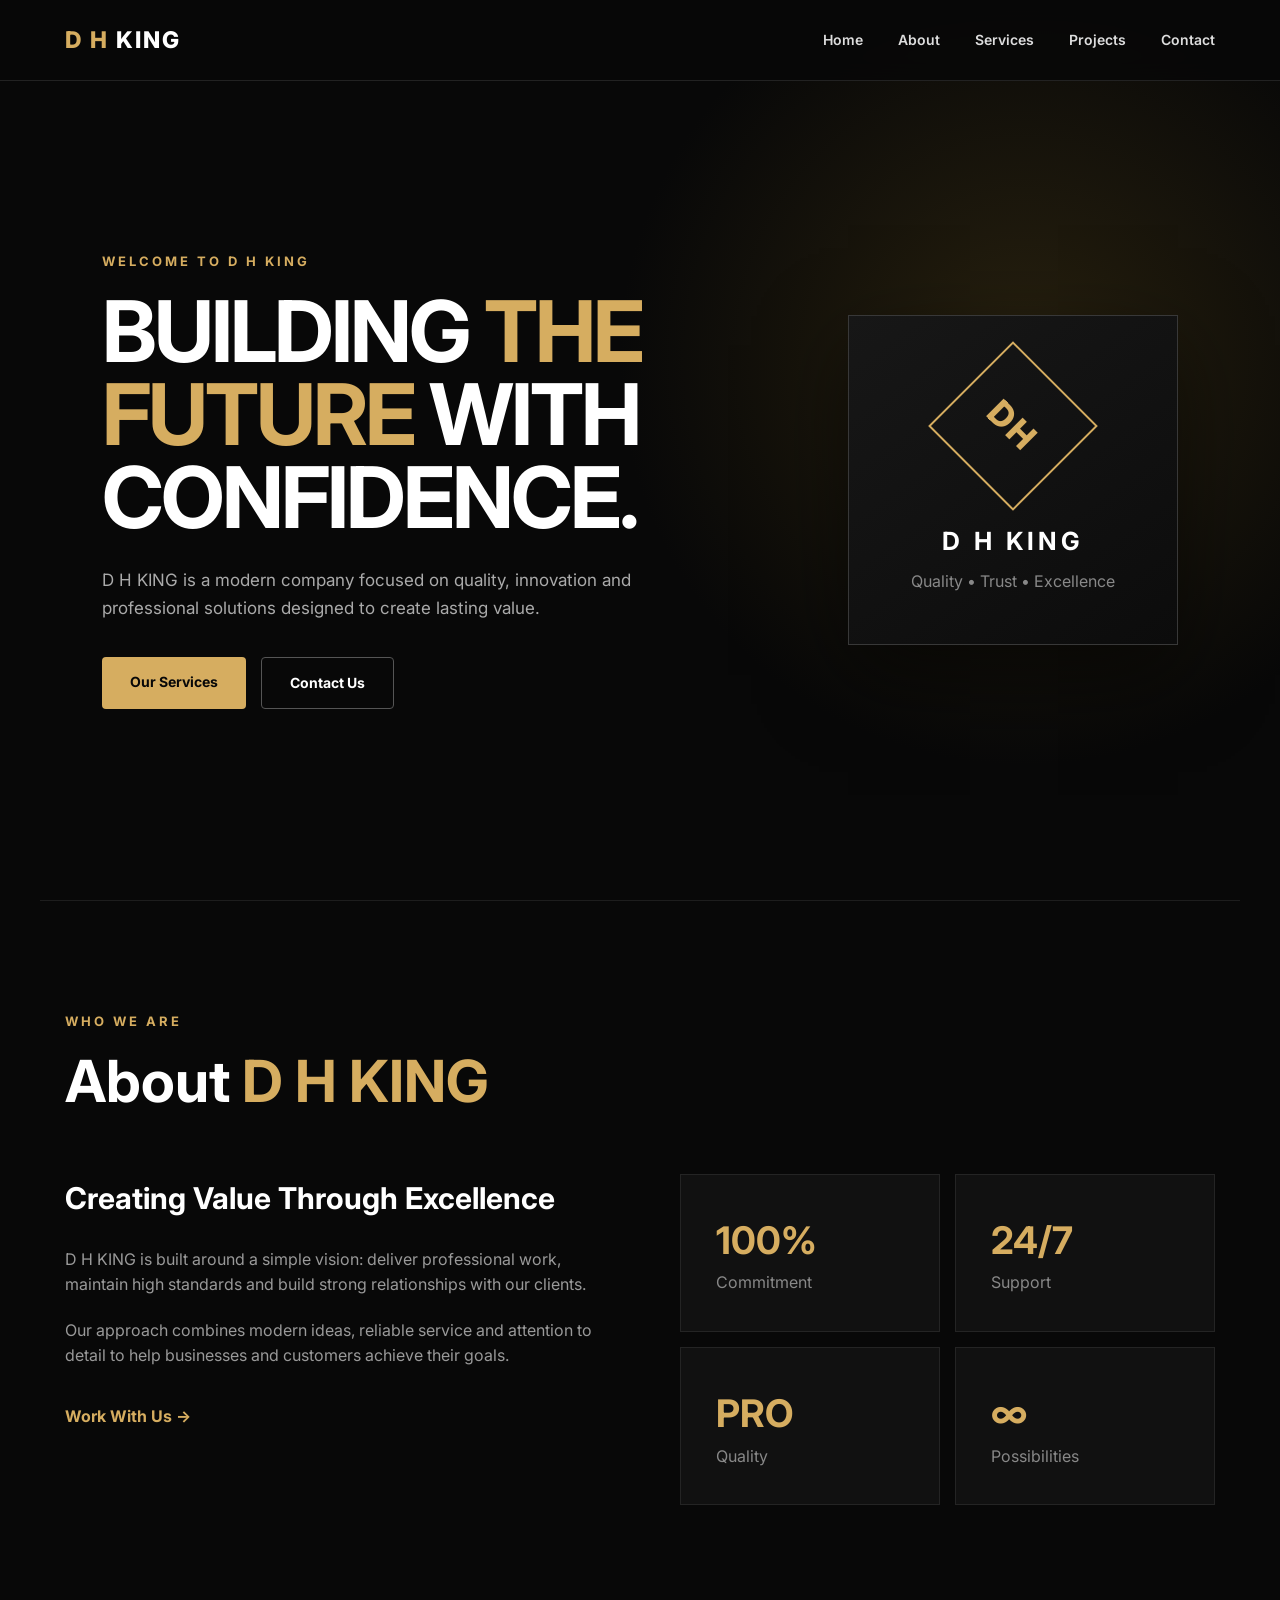
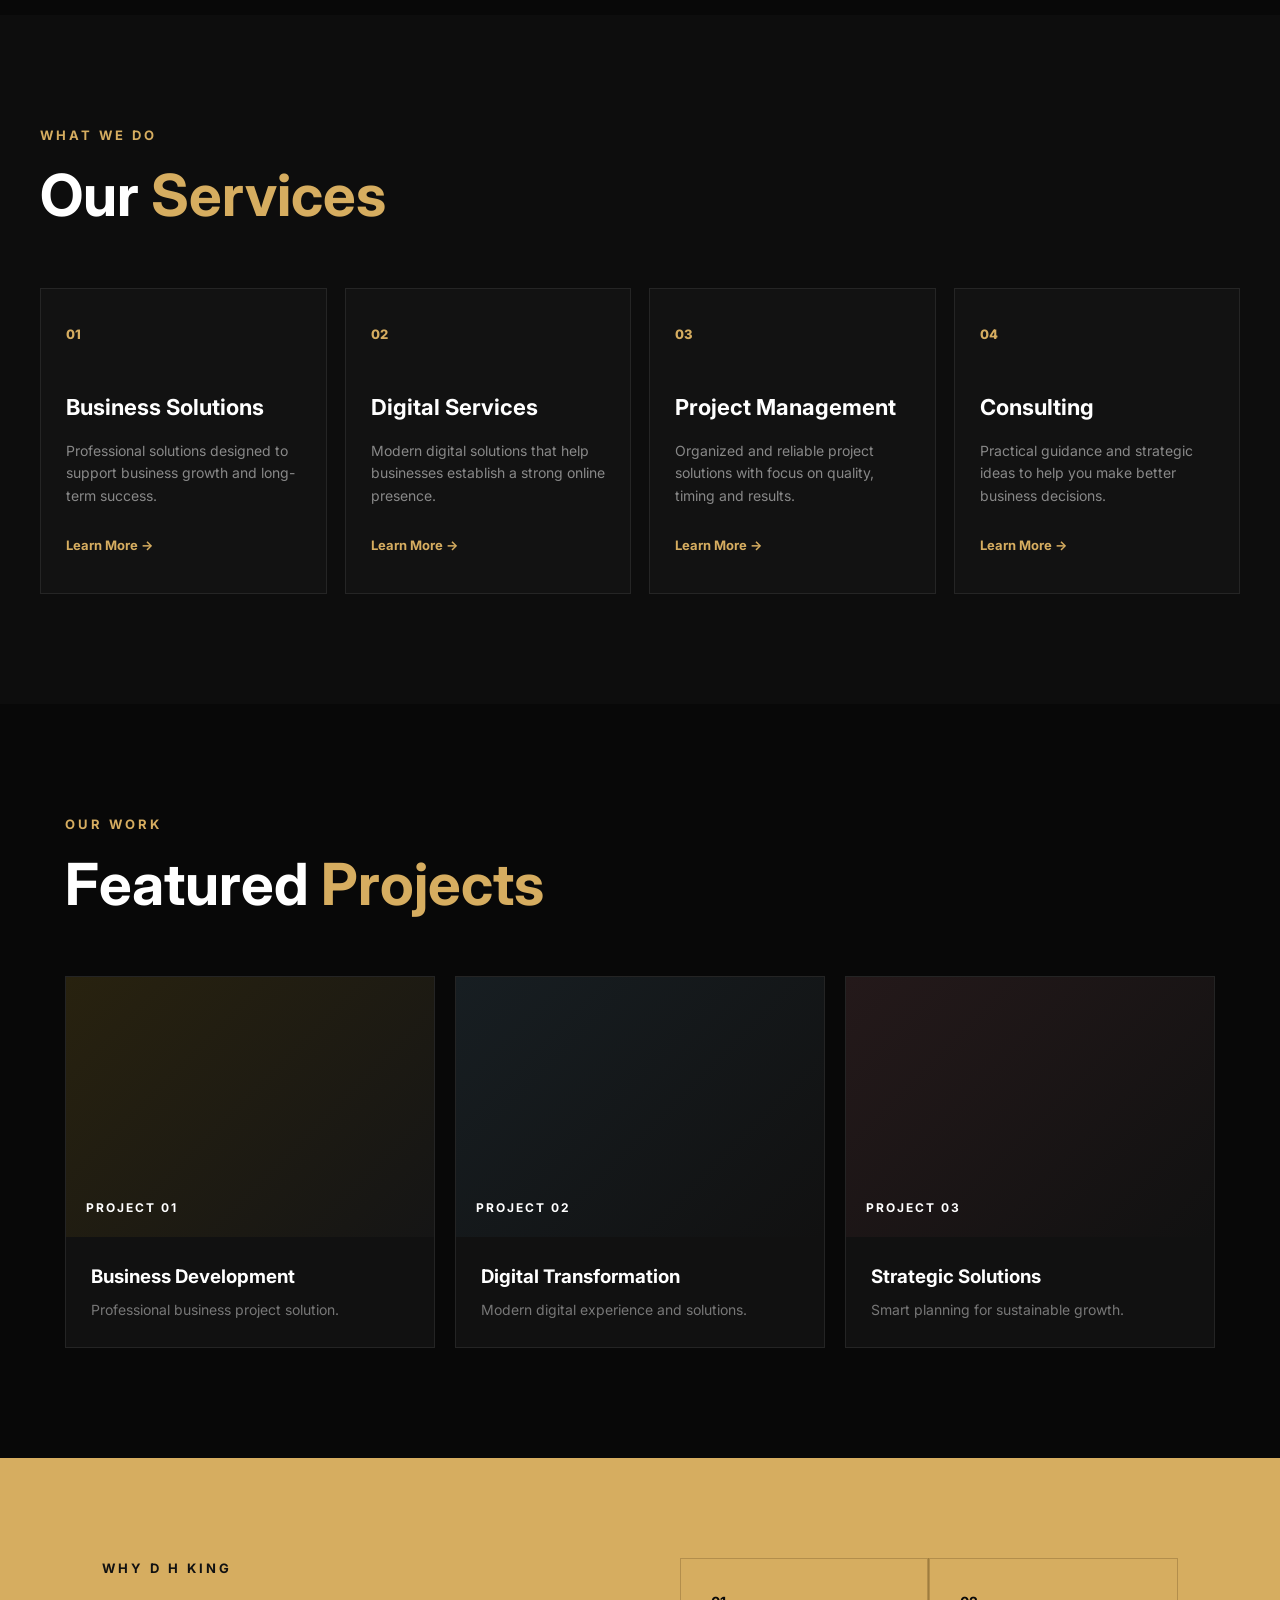
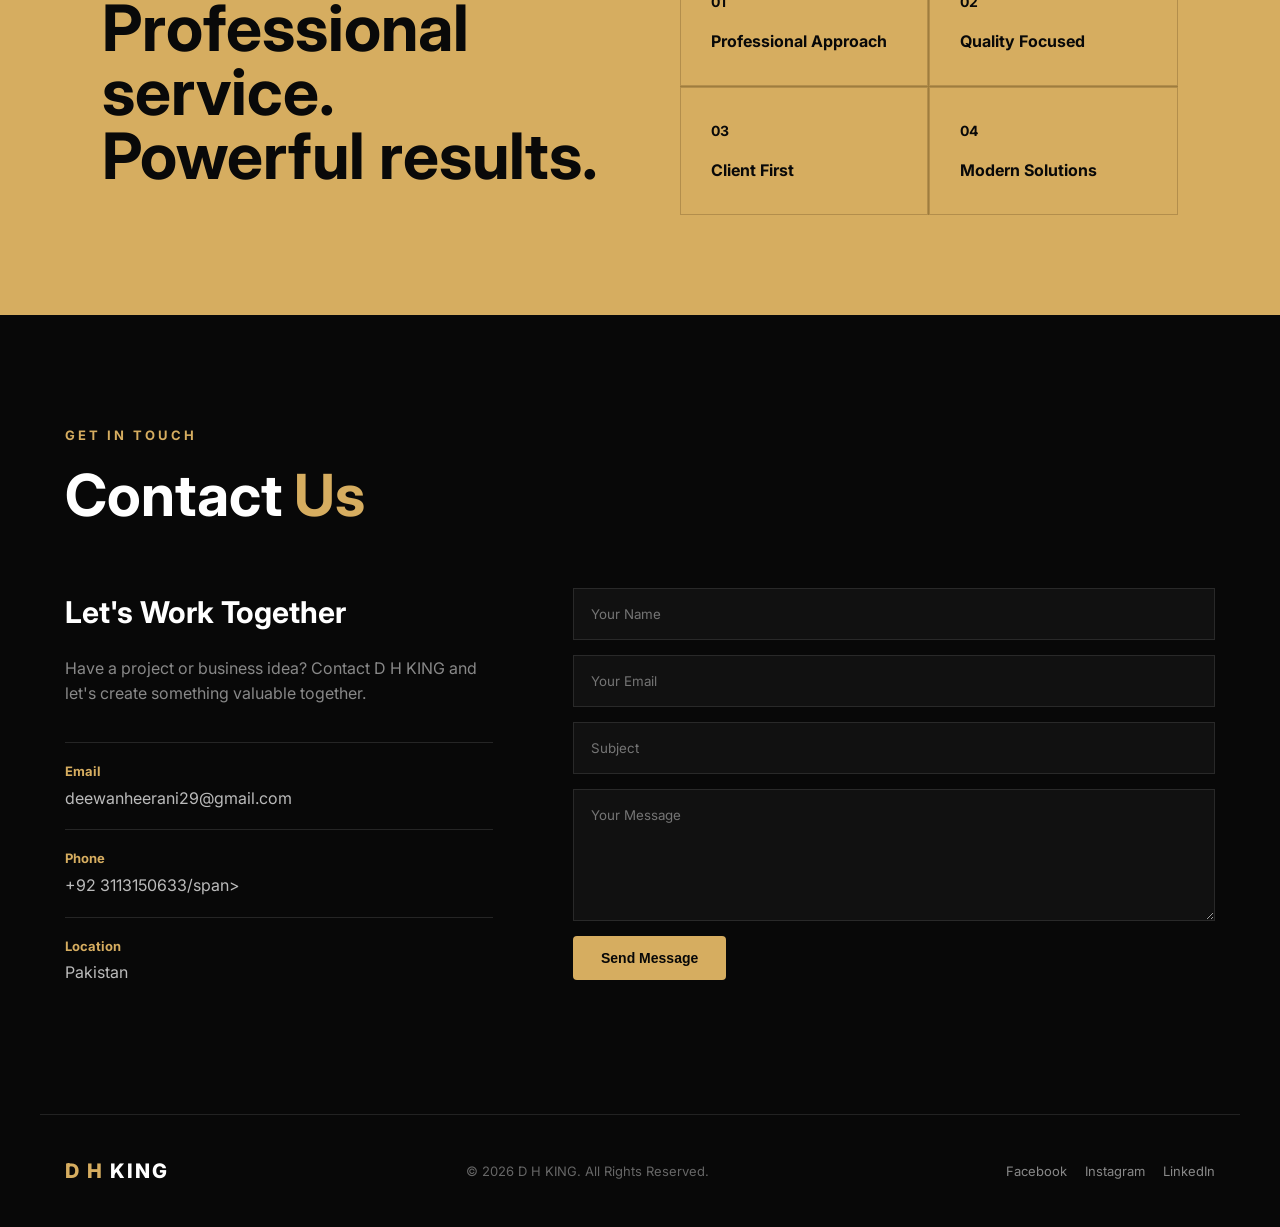
==== index.html @ 86bb287b "Add files via upload" ====
<!DOCTYPE html>
<html lang="en">
<head>
    <meta charset="UTF-8">
    <meta name="viewport" content="width=device-width, initial-scale=1.0">

    <title>D H KING | Official Company</title>

    <link rel="stylesheet" href="style.css">
    <link rel="shortcut icon" href="C:\Users\mohit computers\Desktop\D H KING\DH KING.png" type="image/x-icon">

    <link rel="preconnect" href="https://fonts.googleapis.com">
    <link rel="preconnect" href="https://fonts.gstatic.com" crossorigin>
    <link href="https://fonts.googleapis.com/css2?family=Inter:wght@400;500;600;700;800&display=swap" rel="stylesheet">
</head>

<body>

    <header class="header">
        <nav class="navbar">

            <a href="#home" class="logo">
                <span>D H</span> KING
            </a>

            <button class="menu-toggle" id="menuToggle">
                ☰
            </button>

            <ul class="nav-links" id="navLinks">
                <li><a href="#home">Home</a></li>
                <li><a href="#about">About</a></li>
                <li><a href="#services">Services</a></li>
                <li><a href="#projects">Projects</a></li>
                <li><a href="#contact">Contact</a></li>
            </ul>

        </nav>
    </header>

    <section class="hero" id="home">

        <div class="hero-content">

            <p class="hero-tag">WELCOME TO D H KING</p>

            <h1>
                BUILDING <span>THE FUTURE</span>
                WITH CONFIDENCE.
            </h1>

            <p class="hero-text">
                D H KING is a modern company focused on quality,
                innovation and professional solutions designed to
                create lasting value.
            </p>

            <div class="hero-buttons">
                <a href="#services" class="btn primary-btn">
                    Our Services
                </a>

                <a href="#contact" class="btn secondary-btn">
                    Contact Us
                </a>
            </div>

        </div>

        <div class="hero-card">
            <div class="king-symbol">DH</div>
            <h3>D H KING</h3>
            <p>Quality • Trust • Excellence</p>
        </div>

    </section>

    <section class="section about" id="about">

        <div class="section-heading">
            <p>WHO WE ARE</p>
            <h2>About <span>D H KING</span></h2>
        </div>

        <div class="about-grid">

            <div class="about-text">
                <h3>Creating Value Through Excellence</h3>

                <p>
                    D H KING is built around a simple vision:
                    deliver professional work, maintain high standards
                    and build strong relationships with our clients.
                </p>

                <p>
                    Our approach combines modern ideas, reliable
                    service and attention to detail to help businesses
                    and customers achieve their goals.
                </p>

                <a href="#contact" class="text-link">
                    Work With Us →
                </a>
            </div>

            <div class="about-stats">

                <div class="stat">
                    <strong>100%</strong>
                    <span>Commitment</span>
                </div>

                <div class="stat">
                    <strong>24/7</strong>
                    <span>Support</span>
                </div>

                <div class="stat">
                    <strong>PRO</strong>
                    <span>Quality</span>
                </div>

                <div class="stat">
                    <strong>∞</strong>
                    <span>Possibilities</span>
                </div>

            </div>

        </div>

    </section>

    <section class="section services" id="services">

        <div class="section-heading">
            <p>WHAT WE DO</p>
            <h2>Our <span>Services</span></h2>
        </div>

        <div class="service-grid">

            <div class="service-card">
                <div class="service-number">01</div>
                <h3>Business Solutions</h3>
                <p>
                    Professional solutions designed to support
                    business growth and long-term success.
                </p>
                <a href="#contact">Learn More →</a>
            </div>

            <div class="service-card">
                <div class="service-number">02</div>
                <h3>Digital Services</h3>
                <p>
                    Modern digital solutions that help businesses
                    establish a strong online presence.
                </p>
                <a href="#contact">Learn More →</a>
            </div>

            <div class="service-card">
                <div class="service-number">03</div>
                <h3>Project Management</h3>
                <p>
                    Organized and reliable project solutions with
                    focus on quality, timing and results.
                </p>
                <a href="#contact">Learn More →</a>
            </div>

            <div class="service-card">
                <div class="service-number">04</div>
                <h3>Consulting</h3>
                <p>
                    Practical guidance and strategic ideas to help
                    you make better business decisions.
                </p>
                <a href="#contact">Learn More →</a>
            </div>

        </div>

    </section>

    <section class="section projects" id="projects">

        <div class="section-heading">
            <p>OUR WORK</p>
            <h2>Featured <span>Projects</span></h2>
        </div>

        <div class="project-grid">

            <div class="project-card">
                <div class="project-image project-one">
                    <span>PROJECT 01</span>
                </div>
                <div class="project-content">
                    <h3>Business Development</h3>
                    <p>Professional business project solution.</p>
                </div>
            </div>

            <div class="project-card">
                <div class="project-image project-two">
                    <span>PROJECT 02</span>
                </div>
                <div class="project-content">
                    <h3>Digital Transformation</h3>
                    <p>Modern digital experience and solutions.</p>
                </div>
            </div>

            <div class="project-card">
                <div class="project-image project-three">
                    <span>PROJECT 03</span>
                </div>
                <div class="project-content">
                    <h3>Strategic Solutions</h3>
                    <p>Smart planning for sustainable growth.</p>
                </div>
            </div>

        </div>

    </section>

    <section class="why-us">

        <div class="why-content">

            <div>
                <p class="small-title">WHY D H KING</p>

                <h2>
                    Professional service.
                    <span>Powerful results.</span>
                </h2>
            </div>

            <div class="why-list">

                <div>
                    <strong>01</strong>
                    <p>Professional Approach</p>
                </div>

                <div>
                    <strong>02</strong>
                    <p>Quality Focused</p>
                </div>

                <div>
                    <strong>03</strong>
                    <p>Client First</p>
                </div>

                <div>
                    <strong>04</strong>
                    <p>Modern Solutions</p>
                </div>

            </div>

        </div>

    </section>

    <section class="section contact" id="contact">

        <div class="section-heading">
            <p>GET IN TOUCH</p>
            <h2>Contact <span>Us</span></h2>
        </div>

        <div class="contact-grid">

            <div class="contact-info">

                <h3>Let's Work Together</h3>

                <p>
                    Have a project or business idea?
                    Contact D H KING and let's create something
                    valuable together.
                </p>

                <div class="contact-item">
                    <strong>Email</strong>
                    <span>deewanheerani29@gmail.com</span>
                </div>

                <div class="contact-item">
                    <strong>Phone</strong>
                    <span>+92 3113150633/span>
                </div>

                <div class="contact-item">
                    <strong>Location</strong>
                    <span>Pakistan</span>
                </div>

            </div>


            <form class="contact-form" id="contactForm">

                <input
                    type="text"
                    id="name"
                    placeholder="Your Name"
                    required
                >

                <input
                    type="email"
                    id="email"
                    placeholder="Your Email"
                    required
                >

                <input
                    type="text"
                    id="subject"
                    placeholder="Subject"
                    required
                >

                <textarea
                    id="message"
                    rows="6"
                    placeholder="Your Message"
                    required
                ></textarea>

                <button type="submit" class="btn primary-btn">
                    Send Message
                </button>

                <p id="formMessage"></p>

            </form>

        </div>

    </section>

    <footer class="footer">

        <div class="footer-logo">
            <span>D H</span> KING
        </div>

        <p>
            © 2026 D H KING. All Rights Reserved.
        </p>

        <div class="social-links">
            <a href="#">Facebook</a>
            <a href="#">Instagram</a>
            <a href="#">LinkedIn</a>
        </div>

    </footer>


    <script src="script.js"></script>

</body>
</html>
---- style.css ----
* {
    margin: 0;
    padding: 0;
    box-sizing: border-box;
}

html {
    scroll-behavior: smooth;
}

body {
    font-family: "Inter", sans-serif;
    background: #080808;
    color: #ffffff;
    line-height: 1.6;
}

a {
    text-decoration: none;
    color: inherit;
}

.header {
    position: fixed;
    top: 0;
    left: 0;
    width: 100%;
    z-index: 1000;
    background: rgba(8, 8, 8, 0.92);
    backdrop-filter: blur(12px);
    border-bottom: 1px solid #222;
}

.navbar {
    max-width: 1200px;
    height: 80px;
    margin: auto;
    padding: 0 25px;

    display: flex;
    align-items: center;
    justify-content: space-between;
}

.logo {
    font-size: 23px;
    font-weight: 800;
    letter-spacing: 2px;
}

.logo span,
.footer-logo span {
    color: #d6ad60;
}

.nav-links {
    display: flex;
    gap: 35px;
    list-style: none;
}

.nav-links a {
    color: #ddd;
    font-size: 14px;
    font-weight: 600;
    transition: 0.3s;
}

.nav-links a:hover {
    color: #d6ad60;
}

.menu-toggle {
    display: none;
    border: none;
    background: none;
    color: white;
    font-size: 28px;
    cursor: pointer;
}


.hero {
    min-height: 100vh;
    padding: 140px 8% 80px;

    display: flex;
    align-items: center;
    justify-content: space-between;
    gap: 60px;

    background:
        radial-gradient(circle at 80% 40%, #27200e 0, transparent 35%),
        #080808;
}

.hero-content {
    max-width: 720px;
}

.hero-tag,
.section-heading p,
.small-title {
    color: #d6ad60;
    font-size: 13px;
    font-weight: 700;
    letter-spacing: 3px;
    margin-bottom: 18px;
}

.hero h1 {
    font-size: clamp(45px, 7vw, 85px);
    line-height: 0.98;
    letter-spacing: -3px;
    margin-bottom: 28px;
}

.hero h1 span {
    color: #d6ad60;
}

.hero-text {
    max-width: 620px;
    color: #aaa;
    font-size: 17px;
    margin-bottom: 35px;
}

.hero-buttons {
    display: flex;
    gap: 15px;
    flex-wrap: wrap;
}

.btn {
    display: inline-block;
    padding: 14px 28px;
    border-radius: 4px;
    font-weight: 700;
    font-size: 14px;
    transition: 0.3s;
}

.primary-btn {
    background: #d6ad60;
    color: #080808;
}

.primary-btn:hover {
    transform: translateY(-3px);
    background: #f0cb7d;
}

.secondary-btn {
    border: 1px solid #555;
    color: white;
}

.secondary-btn:hover {
    border-color: #d6ad60;
    color: #d6ad60;
}

.hero-card {
    width: 330px;
    min-height: 330px;
    flex-shrink: 0;

    display: flex;
    align-items: center;
    justify-content: center;
    flex-direction: column;

    border: 1px solid #383838;
    background: linear-gradient(145deg, #171717, #0c0c0c);

    box-shadow: 0 30px 80px rgba(0, 0, 0, 0.5);
}

.king-symbol {
    width: 120px;
    height: 120px;

    display: grid;
    place-items: center;

    border: 2px solid #d6ad60;
    color: #d6ad60;

    font-size: 34px;
    font-weight: 800;
    letter-spacing: 3px;

    transform: rotate(45deg);
    margin-bottom: 35px;
}

.king-symbol::first-line {
    transform: rotate(-45deg);
}

.hero-card h3 {
    font-size: 25px;
    letter-spacing: 4px;
}

.hero-card p {
    color: #888;
    margin-top: 8px;
}

.section {
    max-width: 1200px;
    margin: auto;
    padding: 110px 25px;
}

.section-heading {
    margin-bottom: 60px;
}

.section-heading h2 {
    font-size: clamp(36px, 5vw, 58px);
    line-height: 1.1;
}

.section-heading h2 span {
    color: #d6ad60;
}

.about {
    border-top: 1px solid #1d1d1d;
}

.about-grid {
    display: grid;
    grid-template-columns: 1fr 1fr;
    gap: 80px;
}

.about-text h3 {
    font-size: 30px;
    margin-bottom: 25px;
}

.about-text p {
    color: #999;
    margin-bottom: 20px;
}

.text-link {
    display: inline-block;
    color: #d6ad60;
    margin-top: 15px;
    font-weight: 700;
}

.about-stats {
    display: grid;
    grid-template-columns: 1fr 1fr;
    gap: 15px;
}

.stat {
    padding: 35px;
    background: #111;
    border: 1px solid #242424;
}

.stat strong {
    display: block;
    color: #d6ad60;
    font-size: 38px;
}

.stat span {
    color: #888;
}

.services {
    max-width: none;
    padding-left: max(25px, calc((100% - 1200px) / 2));
    padding-right: max(25px, calc((100% - 1200px) / 2));
    background: #0d0d0d;
}

.service-grid {
    display: grid;
    grid-template-columns: repeat(4, 1fr);
    gap: 18px;
}

.service-card {
    padding: 35px 25px;
    min-height: 300px;
    background: #121212;
    border: 1px solid #252525;
    transition: 0.35s;
}

.service-card:hover {
    transform: translateY(-8px);
    border-color: #d6ad60;
}

.service-number {
    color: #d6ad60;
    font-size: 13px;
    font-weight: 800;
    margin-bottom: 45px;
}

.service-card h3 {
    font-size: 22px;
    margin-bottom: 15px;
}

.service-card p {
    color: #888;
    font-size: 14px;
    margin-bottom: 25px;
}

.service-card a {
    color: #d6ad60;
    font-size: 13px;
    font-weight: 700;
}



.project-grid {
    display: grid;
    grid-template-columns: repeat(3, 1fr);
    gap: 20px;
}

.project-card {
    background: #111;
    border: 1px solid #242424;
}

.project-image {
    height: 260px;
    display: flex;
    align-items: flex-end;
    padding: 20px;
}

.project-image span {
    font-size: 12px;
    letter-spacing: 2px;
    font-weight: 700;
}

.project-one {
    background: linear-gradient(135deg, #28220f, #151515);
}

.project-two {
    background: linear-gradient(135deg, #171e22, #111);
}

.project-three {
    background: linear-gradient(135deg, #24191a, #111);
}

.project-content {
    padding: 25px;
}

.project-content h3 {
    margin-bottom: 7px;
}

.project-content p {
    color: #777;
    font-size: 14px;
}


.why-us {
    padding: 100px 8%;
    background: #d6ad60;
    color: #090909;
}

.why-content {
    max-width: 1200px;
    margin: auto;

    display: grid;
    grid-template-columns: 1fr 1fr;
    gap: 80px;
}

.why-us .small-title {
    color: #111;
}

.why-us h2 {
    font-size: clamp(40px, 5vw, 65px);
    line-height: 1;
}

.why-us h2 span {
    display: block;
}

.why-list {
    display: grid;
    grid-template-columns: 1fr 1fr;
    gap: 1px;
    background: #9e7d3e;
}

.why-list div {
    padding: 30px;
    background: #d6ad60;
    border: 1px solid #b38e4c;
}

.why-list strong {
    font-size: 14px;
}

.why-list p {
    margin-top: 15px;
    font-weight: 700;
}


.contact-grid {
    display: grid;
    grid-template-columns: 0.8fr 1.2fr;
    gap: 80px;
}

.contact-info h3 {
    font-size: 30px;
    margin-bottom: 20px;
}

.contact-info > p {
    color: #888;
    margin-bottom: 35px;
}

.contact-item {
    border-top: 1px solid #252525;
    padding: 18px 0;
}

.contact-item strong {
    display: block;
    color: #d6ad60;
    font-size: 13px;
    margin-bottom: 4px;
}

.contact-item span {
    color: #bbb;
}

.contact-form {
    display: flex;
    flex-direction: column;
    gap: 15px;
}

.contact-form input,
.contact-form textarea {
    width: 100%;
    padding: 17px;

    border: 1px solid #292929;
    background: #111;
    color: white;

    outline: none;
    font-family: inherit;
}

.contact-form input:focus,
.contact-form textarea:focus {
    border-color: #d6ad60;
}

.contact-form textarea {
    resize: vertical;
}

.contact-form button {
    border: none;
    cursor: pointer;
    align-self: flex-start;
}

#formMessage {
    color: #d6ad60;
    font-size: 14px;
}



.footer {
    border-top: 1px solid #222;
    padding: 40px 25px;

    display: flex;
    align-items: center;
    justify-content: space-between;
    gap: 20px;

    max-width: 1200px;
    margin: auto;
}

.footer-logo {
    font-size: 20px;
    font-weight: 800;
    letter-spacing: 2px;
}

.footer p {
    color: #666;
    font-size: 13px;
}

.social-links {
    display: flex;
    gap: 18px;
}

.social-links a {
    color: #888;
    font-size: 13px;
}

.social-links a:hover {
    color: #d6ad60;
}


@media (max-width: 900px) {

    .menu-toggle {
        display: block;
    }

    .nav-links {
        position: absolute;
        top: 80px;
        left: 0;
        width: 100%;

        display: none;
        flex-direction: column;
        gap: 0;

        background: #0c0c0c;
        border-bottom: 1px solid #222;
    }

    .nav-links.active {
        display: flex;
    }

    .nav-links li a {
        display: block;
        padding: 18px 25px;
        border-bottom: 1px solid #1d1d1d;
    }

    .hero {
        flex-direction: column;
        align-items: flex-start;
    }

    .hero-card {
        width: 100%;
        max-width: 400px;
        align-self: center;
    }

    .service-grid {
        grid-template-columns: 1fr 1fr;
    }

    .about-grid,
    .why-content,
    .contact-grid {
        grid-template-columns: 1fr;
        gap: 45px;
    }

    .project-grid {
        grid-template-columns: 1fr 1fr;
    }

    .footer {
        flex-direction: column;
        text-align: center;
    }
}


@media (max-width: 600px) {

    .hero {
        padding-left: 25px;
        padding-right: 25px;
    }

    .hero h1 {
        letter-spacing: -1px;
    }

    .service-grid,
    .project-grid {
        grid-template-columns: 1fr;
    }

    .about-stats {
        grid-template-columns: 1fr 1fr;
    }

    .why-list {
        grid-template-columns: 1fr;
    }

    .section {
        padding-top: 80px;
        padding-bottom: 80px;
    }
}
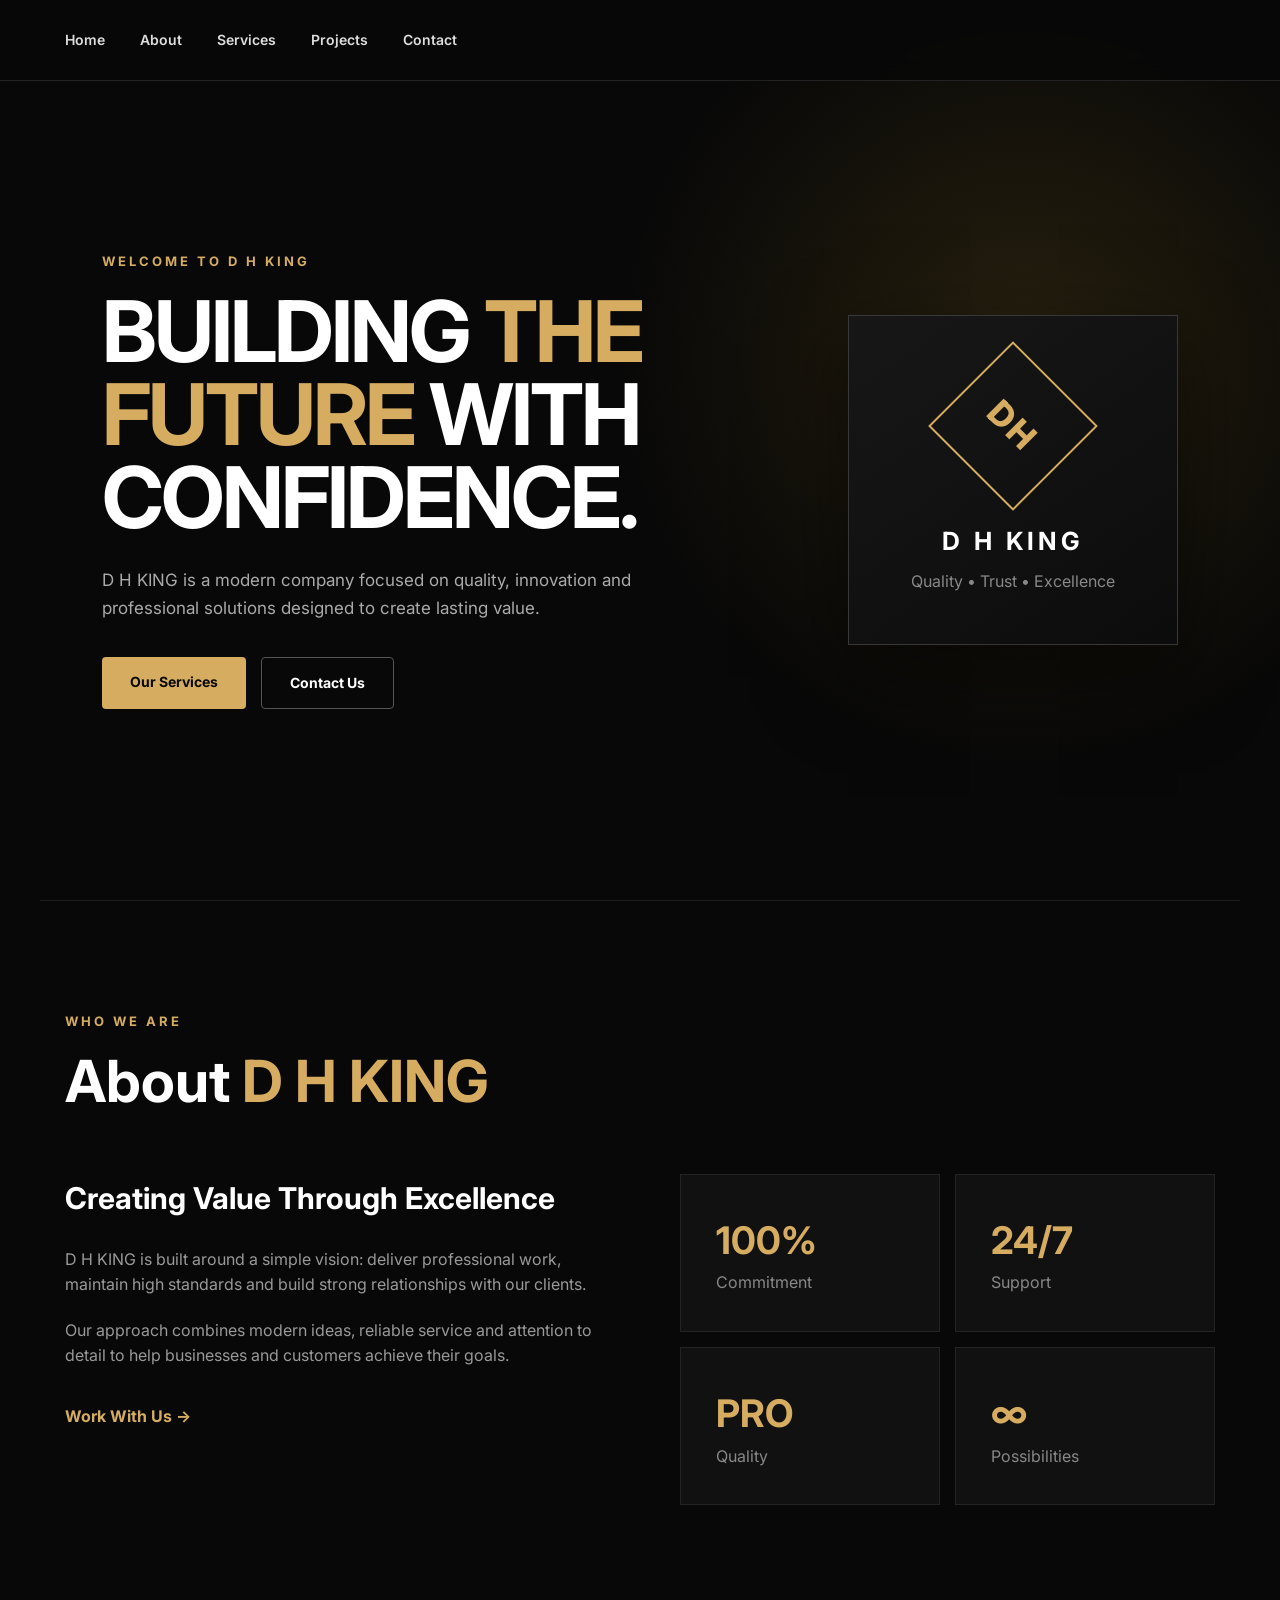
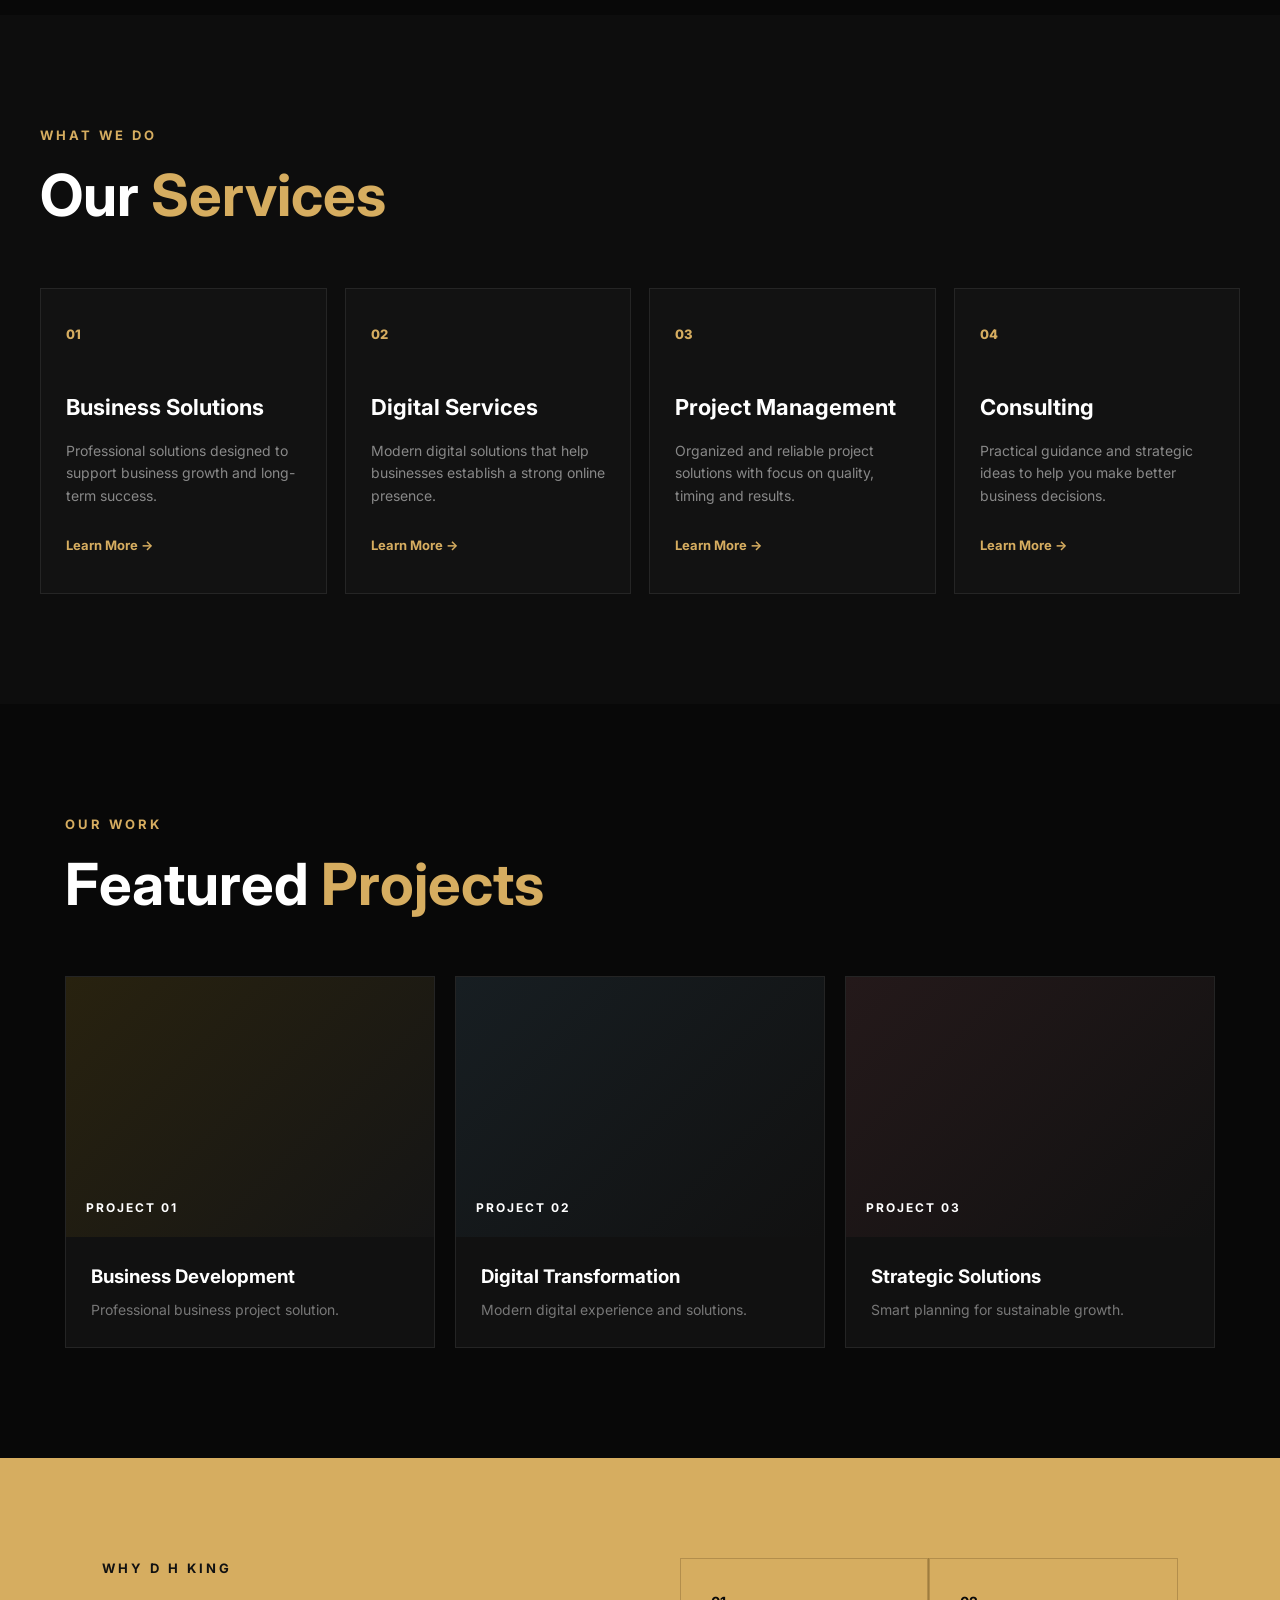
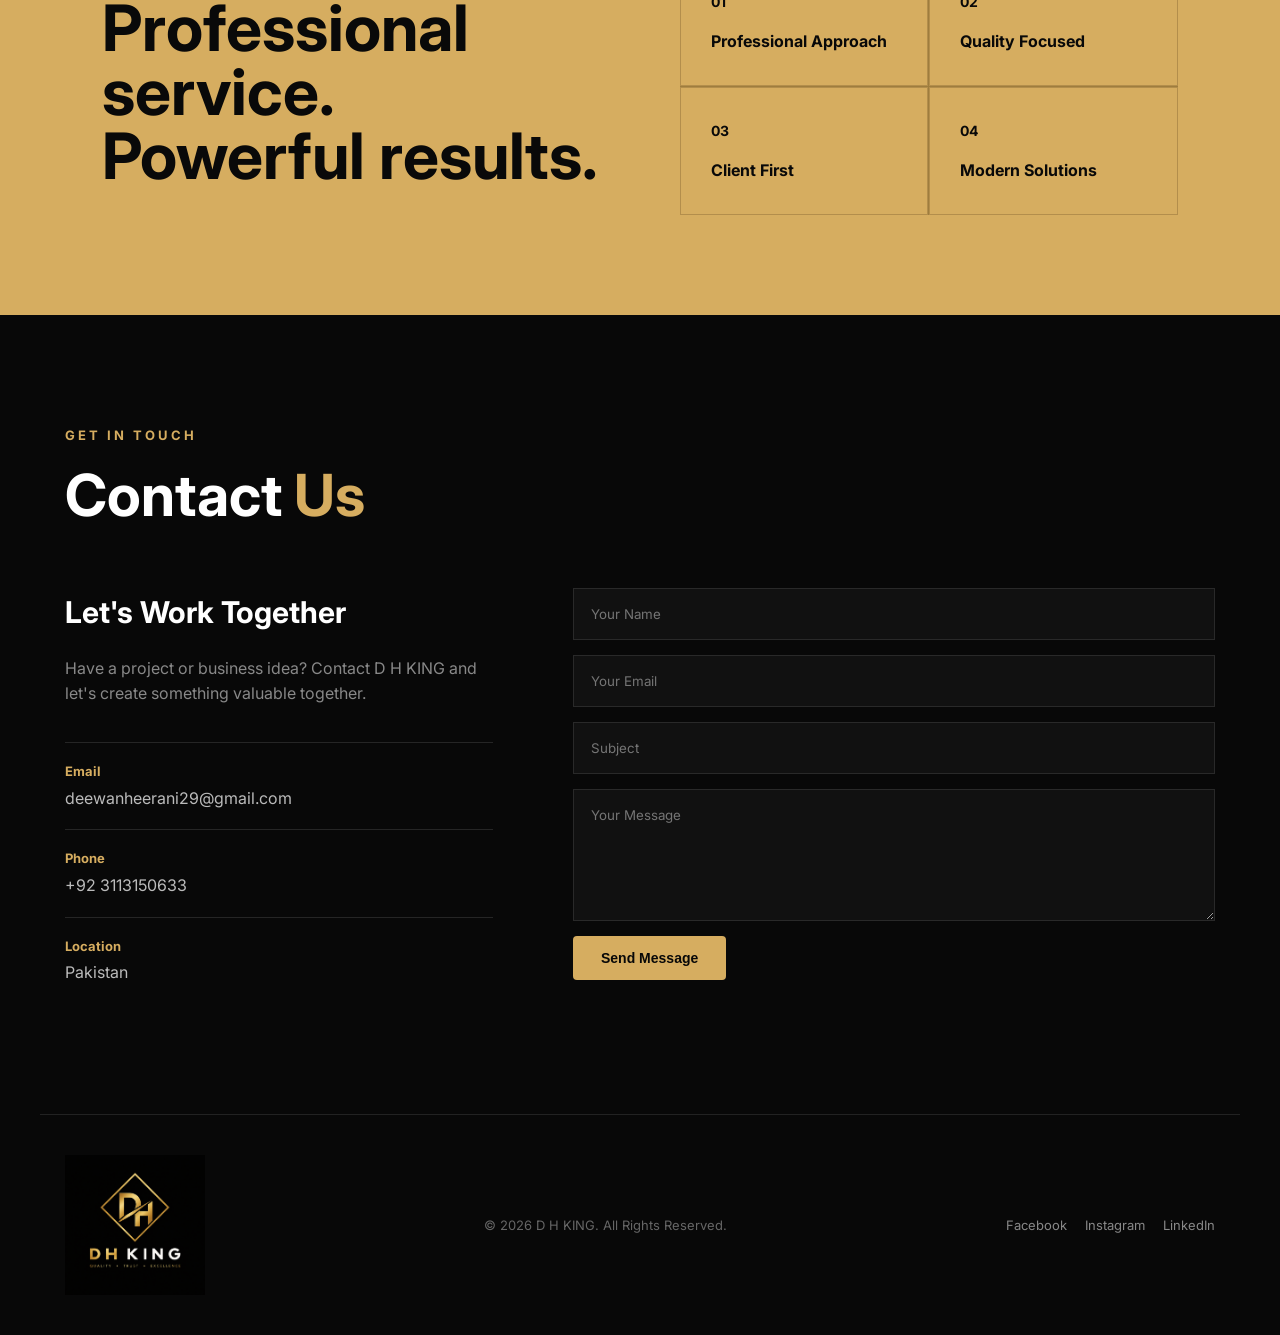
==== commit 162e2541: "Update index.html" ====
--- a/index.html
+++ b/index.html
@@ -1,54 +1,184 @@
-
 <!DOCTYPE html>
 <html lang="en">
+
 <head>
+
     <meta charset="UTF-8">
     <meta name="viewport" content="width=device-width, initial-scale=1.0">
 
-    <title>D H KING | Official Company</title>
-
-    <link rel="stylesheet" href="style.css">
-    <link rel="shortcut icon" href="C:\Users\mohit computers\Desktop\D H KING\DH KING.png" type="image/x-icon">
-
-    <link rel="preconnect" href="https://fonts.googleapis.com">
-    <link rel="preconnect" href="https://fonts.gstatic.com" crossorigin>
-    <link href="https://fonts.googleapis.com/css2?family=Inter:wght@400;500;600;700;800&display=swap" rel="stylesheet">
+    <title>D H KING | Business Solutions & Digital Services</title>
+
+    <meta name="description"
+        content="D H KING is a modern company providing professional business solutions, digital services, project management and consulting. We focus on quality, innovation and reliable solutions that create lasting value.">
+
+    <meta name="keywords"
+        content="D H KING, DH KING, business solutions, digital services, project management, consulting, business development, digital transformation, professional services">
+
+    <meta name="author" content="D H KING">
+
+    <meta name="robots"
+        content="index, follow, max-image-preview:large">
+
+    <meta name="theme-color" content="#000000">
+
+
+    <link rel="canonical"
+        href="https://dhking-webir.github.io/D-H-KING-Company/">
+
+    <link rel="icon"
+        type="image/png"
+        href="./logo.png">
+
+    <link rel="shortcut icon"
+        type="image/png"
+        href="./logo.png">
+
+    <link rel="apple-touch-icon"
+        href="./logo.png">
+
+
+    <meta property="og:type"
+        content="website">
+
+    <meta property="og:title"
+        content="D H KING | Business Solutions & Digital Services">
+
+    <meta property="og:description"
+        content="D H KING provides professional business solutions, digital services, project management and consulting with a focus on quality, innovation and lasting value.">
+
+    <meta property="og:url"
+        content="https://dhking-webir.github.io/D-H-KING-Company/">
+
+    <meta property="og:site_name"
+        content="D H KING">
+
+    <meta property="og:image"
+        content="https://dhking-webir.github.io/D-H-KING-Company/logo.png">
+
+    <meta property="og:image:alt"
+        content="D H KING Logo">
+
+
+    <meta name="twitter:card"
+        content="summary">
+
+    <meta name="twitter:title"
+        content="D H KING | Business Solutions & Digital Services">
+
+    <meta name="twitter:description"
+        content="Explore D H KING for professional business solutions, digital services, project management and consulting.">
+
+    <meta name="twitter:image"
+        content="https://dhking-webir.github.io/D-H-KING-Company/logo.png">
+
+
+    <script type="application/ld+json">
+    {
+        "@context": "https://schema.org",
+        "@type": "WebSite",
+        "name": "D H KING",
+        "url": "https://dhking-webir.github.io/D-H-KING-Company/",
+        "description": "D H KING is a modern company providing professional business solutions, digital services, project management and consulting.",
+        "publisher": {
+            "@type": "Organization",
+            "name": "D H KING",
+            "logo": {
+                "@type": "ImageObject",
+                "url": "https://dhking-webir.github.io/D-H-KING-Company/logo.png"
+            }
+        }
+    }
+    </script>
+
+
+    <link rel="stylesheet"
+        href="./style.css">
+
+
+    <link rel="preconnect"
+        href="https://fonts.googleapis.com">
+
+    <link rel="preconnect"
+        href="https://fonts.gstatic.com"
+        crossorigin>
+
+    <link href="https://fonts.googleapis.com/css2?family=Inter:wght@400;500;600;700;800&display=swap"
+        rel="stylesheet">
+
 </head>
 
+
 <body>
 
+
     <header class="header">
+
         <nav class="navbar">
-
-            <a href="#home" class="logo">
-                <span>D H</span> KING
-            </a>
-
-            <button class="menu-toggle" id="menuToggle">
+            <button
+                class="menu-toggle"
+                id="menuToggle"
+                aria-label="Open Menu">
+
                 ☰
+
             </button>
 
-            <ul class="nav-links" id="navLinks">
-                <li><a href="#home">Home</a></li>
-                <li><a href="#about">About</a></li>
-                <li><a href="#services">Services</a></li>
-                <li><a href="#projects">Projects</a></li>
-                <li><a href="#contact">Contact</a></li>
+            <ul class="nav-links"
+                id="navLinks">
+
+                <li>
+                    <a href="#home">
+                        Home
+                    </a>
+                </li>
+
+                <li>
+                    <a href="#about">
+                        About
+                    </a>
+                </li>
+
+                <li>
+                    <a href="#services">
+                        Services
+                    </a>
+                </li>
+
+                <li>
+                    <a href="#projects">
+                        Projects
+                    </a>
+                </li>
+
+                <li>
+                    <a href="#contact">
+                        Contact
+                    </a>
+                </li>
+
             </ul>
 
         </nav>
+
     </header>
 
-    <section class="hero" id="home">
+    <section class="hero"
+        id="home">
 
         <div class="hero-content">
 
-            <p class="hero-tag">WELCOME TO D H KING</p>
+
+            <p class="hero-tag">
+                WELCOME TO D H KING
+            </p>
+
 
             <h1>
-                BUILDING <span>THE FUTURE</span>
+                BUILDING
+                <span>THE FUTURE</span>
                 WITH CONFIDENCE.
             </h1>
+
 
             <p class="hero-text">
                 D H KING is a modern company focused on quality,
@@ -56,37 +186,73 @@
                 create lasting value.
             </p>
 
+
             <div class="hero-buttons">
-                <a href="#services" class="btn primary-btn">
+
+                <a href="#services"
+                    class="btn primary-btn">
+
                     Our Services
+
                 </a>
 
-                <a href="#contact" class="btn secondary-btn">
+
+                <a href="#contact"
+                    class="btn secondary-btn">
+
                     Contact Us
+
                 </a>
-            </div>
-
-        </div>
+
+            </div>
+
+        </div>
+
 
         <div class="hero-card">
-            <div class="king-symbol">DH</div>
-            <h3>D H KING</h3>
-            <p>Quality • Trust • Excellence</p>
+
+            <div class="king-symbol">
+                DH
+            </div>
+
+            <h3>
+                D H KING
+            </h3>
+
+            <p>
+                Quality • Trust • Excellence
+            </p>
+
         </div>
 
     </section>
 
-    <section class="section about" id="about">
+
+    <section class="section about"
+        id="about">
 
         <div class="section-heading">
-            <p>WHO WE ARE</p>
-            <h2>About <span>D H KING</span></h2>
-        </div>
+
+            <p>
+                WHO WE ARE
+            </p>
+
+            <h2>
+                About <span>D H KING</span>
+            </h2>
+
+        </div>
+
 
         <div class="about-grid">
 
+
             <div class="about-text">
-                <h3>Creating Value Through Excellence</h3>
+
+                <h3>
+                    Creating Value Through Excellence
+                </h3>
+
 
                 <p>
                     D H KING is built around a simple vision:
@@ -94,37 +260,76 @@
                     and build strong relationships with our clients.
                 </p>
 
+
                 <p>
                     Our approach combines modern ideas, reliable
                     service and attention to detail to help businesses
                     and customers achieve their goals.
                 </p>
 
-                <a href="#contact" class="text-link">
+
+                <a href="#contact"
+                    class="text-link">
+
                     Work With Us →
+
                 </a>
-            </div>
+
+            </div>
+
 
             <div class="about-stats">
 
+
                 <div class="stat">
-                    <strong>100%</strong>
-                    <span>Commitment</span>
-                </div>
+
+                    <strong>
+                        100%
+                    </strong>
+
+                    <span>
+                        Commitment
+                    </span>
+
+                </div>
+
 
                 <div class="stat">
-                    <strong>24/7</strong>
-                    <span>Support</span>
-                </div>
+
+                    <strong>
+                        24/7
+                    </strong>
+
+                    <span>
+                        Support
+                    </span>
+
+                </div>
+
 
                 <div class="stat">
-                    <strong>PRO</strong>
-                    <span>Quality</span>
-                </div>
+
+                    <strong>
+                        PRO
+                    </strong>
+
+                    <span>
+                        Quality
+                    </span>
+
+                </div>
+
 
                 <div class="stat">
-                    <strong>∞</strong>
-                    <span>Possibilities</span>
+
+                    <strong>
+                        ∞
+                    </strong>
+
+                    <span>
+                        Possibilities
+                    </span>
+
                 </div>
 
             </div>
@@ -133,135 +338,290 @@
 
     </section>
 
-    <section class="section services" id="services">
+
+    <section class="section services"
+        id="services">
+
 
         <div class="section-heading">
-            <p>WHAT WE DO</p>
-            <h2>Our <span>Services</span></h2>
-        </div>
+
+            <p>
+                WHAT WE DO
+            </p>
+
+            <h2>
+                Our <span>Services</span>
+            </h2>
+
+        </div>
+
 
         <div class="service-grid">
 
+
             <div class="service-card">
-                <div class="service-number">01</div>
-                <h3>Business Solutions</h3>
+
+                <div class="service-number">
+                    01
+                </div>
+
+                <h3>
+                    Business Solutions
+                </h3>
+
                 <p>
                     Professional solutions designed to support
                     business growth and long-term success.
                 </p>
-                <a href="#contact">Learn More →</a>
-            </div>
+
+                <a href="#contact">
+                    Learn More →
+                </a>
+
+            </div>
+
 
             <div class="service-card">
-                <div class="service-number">02</div>
-                <h3>Digital Services</h3>
+
+                <div class="service-number">
+                    02
+                </div>
+
+                <h3>
+                    Digital Services
+                </h3>
+
                 <p>
                     Modern digital solutions that help businesses
                     establish a strong online presence.
                 </p>
-                <a href="#contact">Learn More →</a>
-            </div>
+
+                <a href="#contact">
+                    Learn More →
+                </a>
+
+            </div>
+
 
             <div class="service-card">
-                <div class="service-number">03</div>
-                <h3>Project Management</h3>
+
+                <div class="service-number">
+                    03
+                </div>
+
+                <h3>
+                    Project Management
+                </h3>
+
                 <p>
                     Organized and reliable project solutions with
                     focus on quality, timing and results.
                 </p>
-                <a href="#contact">Learn More →</a>
-            </div>
+
+                <a href="#contact">
+                    Learn More →
+                </a>
+
+            </div>
+
 
             <div class="service-card">
-                <div class="service-number">04</div>
-                <h3>Consulting</h3>
+
+                <div class="service-number">
+                    04
+                </div>
+
+                <h3>
+                    Consulting
+                </h3>
+
                 <p>
                     Practical guidance and strategic ideas to help
                     you make better business decisions.
                 </p>
-                <a href="#contact">Learn More →</a>
+
+                <a href="#contact">
+                    Learn More →
+                </a>
+
             </div>
 
         </div>
 
     </section>
 
-    <section class="section projects" id="projects">
+
+    <section class="section projects"
+        id="projects">
+
 
         <div class="section-heading">
-            <p>OUR WORK</p>
-            <h2>Featured <span>Projects</span></h2>
-        </div>
+
+            <p>
+                OUR WORK
+            </p>
+
+            <h2>
+                Featured <span>Projects</span>
+            </h2>
+
+        </div>
+
 
         <div class="project-grid">
 
+
             <div class="project-card">
+
                 <div class="project-image project-one">
-                    <span>PROJECT 01</span>
-                </div>
+
+                    <span>
+                        PROJECT 01
+                    </span>
+
+                </div>
+
                 <div class="project-content">
-                    <h3>Business Development</h3>
-                    <p>Professional business project solution.</p>
-                </div>
-            </div>
+
+                    <h3>
+                        Business Development
+                    </h3>
+
+                    <p>
+                        Professional business project solution.
+                    </p>
+
+                </div>
+
+            </div>
+
 
             <div class="project-card">
+
                 <div class="project-image project-two">
-                    <span>PROJECT 02</span>
-                </div>
+
+                    <span>
+                        PROJECT 02
+                    </span>
+
+                </div>
+
                 <div class="project-content">
-                    <h3>Digital Transformation</h3>
-                    <p>Modern digital experience and solutions.</p>
-                </div>
-            </div>
+
+                    <h3>
+                        Digital Transformation
+                    </h3>
+
+                    <p>
+                        Modern digital experience and solutions.
+                    </p>
+
+                </div>
+
+            </div>
+
 
             <div class="project-card">
+
                 <div class="project-image project-three">
-                    <span>PROJECT 03</span>
-                </div>
+
+                    <span>
+                        PROJECT 03
+                    </span>
+
+                </div>
+
                 <div class="project-content">
-                    <h3>Strategic Solutions</h3>
-                    <p>Smart planning for sustainable growth.</p>
-                </div>
+
+                    <h3>
+                        Strategic Solutions
+                    </h3>
+
+                    <p>
+                        Smart planning for sustainable growth.
+                    </p>
+
+                </div>
+
             </div>
 
         </div>
 
     </section>
 
+
     <section class="why-us">
 
         <div class="why-content">
 
+
             <div>
-                <p class="small-title">WHY D H KING</p>
+
+                <p class="small-title">
+                    WHY D H KING
+                </p>
+
 
                 <h2>
                     Professional service.
                     <span>Powerful results.</span>
                 </h2>
-            </div>
+
+            </div>
+
 
             <div class="why-list">
 
+
                 <div>
-                    <strong>01</strong>
-                    <p>Professional Approach</p>
-                </div>
+
+                    <strong>
+                        01
+                    </strong>
+
+                    <p>
+                        Professional Approach
+                    </p>
+
+                </div>
+
 
                 <div>
-                    <strong>02</strong>
-                    <p>Quality Focused</p>
-                </div>
+
+                    <strong>
+                        02
+                    </strong>
+
+                    <p>
+                        Quality Focused
+                    </p>
+
+                </div>
+
 
                 <div>
-                    <strong>03</strong>
-                    <p>Client First</p>
-                </div>
+
+                    <strong>
+                        03
+                    </strong>
+
+                    <p>
+                        Client First
+                    </p>
+
+                </div>
+
 
                 <div>
-                    <strong>04</strong>
-                    <p>Modern Solutions</p>
+
+                    <strong>
+                        04
+                    </strong>
+
+                    <p>
+                        Modern Solutions
+                    </p>
+
                 </div>
 
             </div>
@@ -270,18 +630,34 @@
 
     </section>
 
-    <section class="section contact" id="contact">
+
+    <section class="section contact"
+        id="contact">
+
 
         <div class="section-heading">
-            <p>GET IN TOUCH</p>
-            <h2>Contact <span>Us</span></h2>
-        </div>
+
+            <p>
+                GET IN TOUCH
+            </p>
+
+            <h2>
+                Contact <span>Us</span>
+            </h2>
+
+        </div>
+
 
         <div class="contact-grid">
 
+
             <div class="contact-info">
 
-                <h3>Let's Work Together</h3>
+
+                <h3>
+                    Let's Work Together
+                </h3>
+
 
                 <p>
                     Have a project or business idea?
@@ -289,58 +665,90 @@
                     valuable together.
                 </p>
 
+
                 <div class="contact-item">
-                    <strong>Email</strong>
-                    <span>deewanheerani29@gmail.com</span>
-                </div>
+
+                    <strong>
+                        Email
+                    </strong>
+
+                    <span>
+                        deewanheerani29@gmail.com
+                    </span>
+
+                </div>
+
 
                 <div class="contact-item">
-                    <strong>Phone</strong>
-                    <span>+92 3113150633/span>
-                </div>
+
+                    <strong>
+                        Phone
+                    </strong>
+
+                    <span>
+                        +92 3113150633
+                    </span>
+
+                </div>
+
 
                 <div class="contact-item">
-                    <strong>Location</strong>
-                    <span>Pakistan</span>
-                </div>
-
-            </div>
-
-
-            <form class="contact-form" id="contactForm">
+
+                    <strong>
+                        Location
+                    </strong>
+
+                    <span>
+                        Pakistan
+                    </span>
+
+                </div>
+
+            </div>
+
+
+            <form
+                class="contact-form"
+                id="contactForm">
+
 
                 <input
                     type="text"
                     id="name"
                     placeholder="Your Name"
-                    required
-                >
+                    required>
+
 
                 <input
                     type="email"
                     id="email"
                     placeholder="Your Email"
-                    required
-                >
+                    required>
+
 
                 <input
                     type="text"
                     id="subject"
                     placeholder="Subject"
-                    required
-                >
+                    required>
+
 
                 <textarea
                     id="message"
                     rows="6"
                     placeholder="Your Message"
-                    required
-                ></textarea>
-
-                <button type="submit" class="btn primary-btn">
+                    required></textarea>
+
+
+                <button
+                    type="submit"
+                    class="btn primary-btn">
+
                     Send Message
+
                 </button>
 
+
                 <p id="formMessage"></p>
 
             </form>
@@ -349,26 +757,47 @@
 
     </section>
 
+
     <footer class="footer">
 
+
         <div class="footer-logo">
-            <span>D H</span> KING
-        </div>
+
+            <img
+                src="./logo.png"
+                alt="D H KING Logo"
+                style="width:140px; height:auto; display:block;">
+
+        </div>
+
 
         <p>
             © 2026 D H KING. All Rights Reserved.
         </p>
 
+
         <div class="social-links">
-            <a href="#">Facebook</a>
-            <a href="#">Instagram</a>
-            <a href="#">LinkedIn</a>
+
+            <a href="#">
+                Facebook
+            </a>
+
+            <a href="#">
+                Instagram
+            </a>
+
+            <a href="#">
+                LinkedIn
+            </a>
+
         </div>
 
     </footer>
 
 
-    <script src="script.js"></script>
+    <script src="./script.js"></script>
+
 
 </body>
+
 </html>
